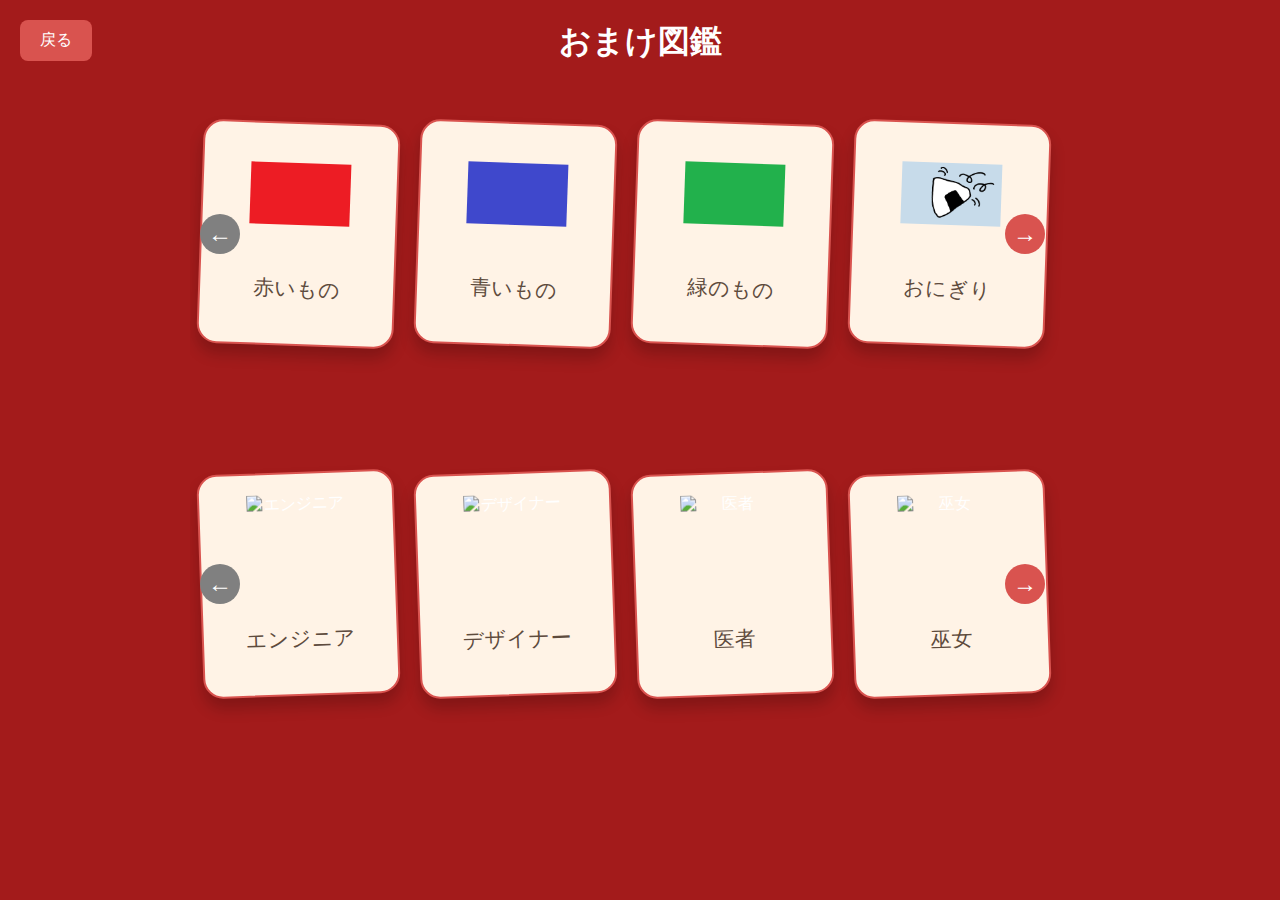
==== omake.html @ dc6946bd "Add files via upload" ====
<!DOCTYPE html>
<html lang="ja">

<head>
    <meta charset="UTF-8">
    <meta name="viewport" content="width=device-width, initial-scale=1.0">
    <title>おまけ図鑑</title>
    <link rel="stylesheet" href="omake.css">
</head>

<body>
    <h1>おまけ図鑑</h1>

    
   
    <!-- アイテム用のスライド -->
    <div class="gallery-container">
        <button class="arrow-button left-arrow" onclick="scrollLeftItems()">←</button>
        <div class="gallery" id="item-gallery"></div>
        <button class="arrow-button right-arrow" onclick="scrollRightItems()">→</button>
    </div>

    <!-- 職業用のスライド -->
    <div class="gallery-container job-gallery-container">
        <button class="arrow-button left-arrow job-left-arrow" onclick="scrollLeftJobs()">←</button>
        <div class="gallery job-gallery" id="job-gallery"></div>
        <button class="arrow-button right-arrow job-right-arrow" onclick="scrollRightJobs()">→</button>
    </div>

    <!-- モーダル -->
    <div id="imageModal" class="modal">
        <span class="close" onclick="closeModal()">&times;</span>
        <img class="modal-content" id="modalImage">
        <div id="modalCaption"></div>
    </div>
    <div class="btn2-container">
        <button class="btn2" onclick="goBack()">戻る</button>
    </div>

    <script src="omake.js"></script>
</body>

</html>
---- omake.css ----
body {
    margin: 0;
    padding: 0;
    font-family: Arial, sans-serif;
    background-color: rgb(163, 27, 27); /* 和風の温かみのある背景色 */
    color: white;
    display: flex;
    flex-direction: column;
    align-items: center;
    height: 100vh;
    font-family: "MS Mincho", serif;
}

h1 {
    margin: 20px 0;
    font-size: 2rem;
    font-family: "MS Mincho";
}

.gallery-container {
    display: flex;
    align-items: center;
    justify-content: center;
    width: 90%;
    max-width: 900px;
    height: 300px;
    position: relative;
    overflow: hidden;
}

.gallery {
    display: flex;
    transition: transform 0.3s ease-in-out;
    width: 100%;
}

.job-gallery-container {
    margin-top: 50px;
    display: flex;
    align-items: center;
    justify-content: center;
    width: 90%;
    max-width: 900px;
    height: 300px;
    position: relative;
    overflow: hidden;
}

.job-gallery {
    display: flex;
    transition: transform 0.3s ease-in-out;
    width: 100%;
}

.item {
    flex: 0 0 calc(85% / 5); 
    display: flex;
    flex-direction: column;
    align-items: center;
    justify-content: center;
    text-align: center;
    background-color: #fff3e6; /* 温かみのある背景色 */
    border-radius: 20px;
    padding: 20px;
    margin: 0 10px;
    box-shadow: 0 10px 15px rgba(0, 0, 0, 0.2);
    border: 2px solid #d9534f; /* 赤い枠線 */
    transform: rotate(2deg); /* 職業用のアイテムは逆方向に傾ける */
}

.job-item {
    flex: 0 0 calc(85% / 5); 
    display: flex;
    flex-direction: column;
    align-items: center;
    justify-content: center;
    text-align: center;
    background-color: #fff3e6;
    border-radius: 20px;
    padding: 20px;
    margin: 0 10px;
    box-shadow: 0 10px 15px rgba(0, 0, 0, 0.2);
    border: 2px solid #d9534f;
    transform: rotate(-2deg); /* 職業は逆方向に傾ける */
}

.item img {
    width: 100px;
    height: 100px;
    object-fit: contain;
    margin-bottom: 10px;
}

.job-item img {
    width: 100px;
    height: 100px;
    object-fit: contain;
    margin-bottom: 10px;
}

.item p {
    font-size: 1.3rem;
    color: #5e4b3d;
    font-family: "MS Mincho", serif;
}

.job-item p {
    font-size: 1.3rem;
    color: #5e4b3d;
    font-family: "MS Mincho", serif;
}

/* 左右の矢印ボタンのスタイル */
.arrow-button {
    position: absolute;
    top: 50%;
    transform: translateY(-50%);
    background-color: #d9534f;
    color: white;
    border: none;
    border-radius: 50%;
    width: 40px;
    height: 40px;
    font-size: 1.5rem;
    cursor: pointer;
    display: flex;
    align-items: center;
    justify-content: center;
    z-index: 1; /* 矢印ボタンを前面に表示 */
}

.left-arrow {
    left: 10px; /* 位置を少し右に修正 */
}

.right-arrow {
    right: 45px; /* 位置を少し左に修正 */
}

.job-left-arrow {
    left: 10px; /* 位置を少し右に修正 */
}

.job-right-arrow {
    right: 45px; /* 位置を少し左に修正 */
}
.arrow-button:disabled {
    background-color: grey;
    cursor: not-allowed;
}
/* モーダルのスタイル */
.modal {
    display: none;
    position: fixed;
    z-index: 1;
    left: 0;
    top: 0;
    width: 100%;
    height: 100%;
    overflow: auto;
    background-color: rgba(0, 0, 0, 0.8);
    justify-content: center;
    align-items: center;
}

.modal-content {
    margin: auto;
    display: block;
    width: 80%;
    max-width: 700px;
}

#modalCaption {
    text-align: center;
    color: white;
    font-size: 1.2rem;
    padding-top: 10px;
}

.close {
    color: white;
    font-size: 3rem;
    font-weight: bold;
    position: absolute;
    top: 10px;
    right: 25px;
    cursor: pointer;
}

.close:hover,
.close:focus {
    color: #f1f1f1;
    text-decoration: none;
    cursor: pointer;
}

/* 戻るボタンのスタイル */
.btn2 {
    padding: 10px 20px;
    position: absolute;
    top: 20px;
    left: 20px;
    background-color: #d9534f;
    color: white;
    border: none;
    border-radius: 8px;
    cursor: pointer;
    font-size: 1rem;
    font-family: "MS Mincho", serif;
}
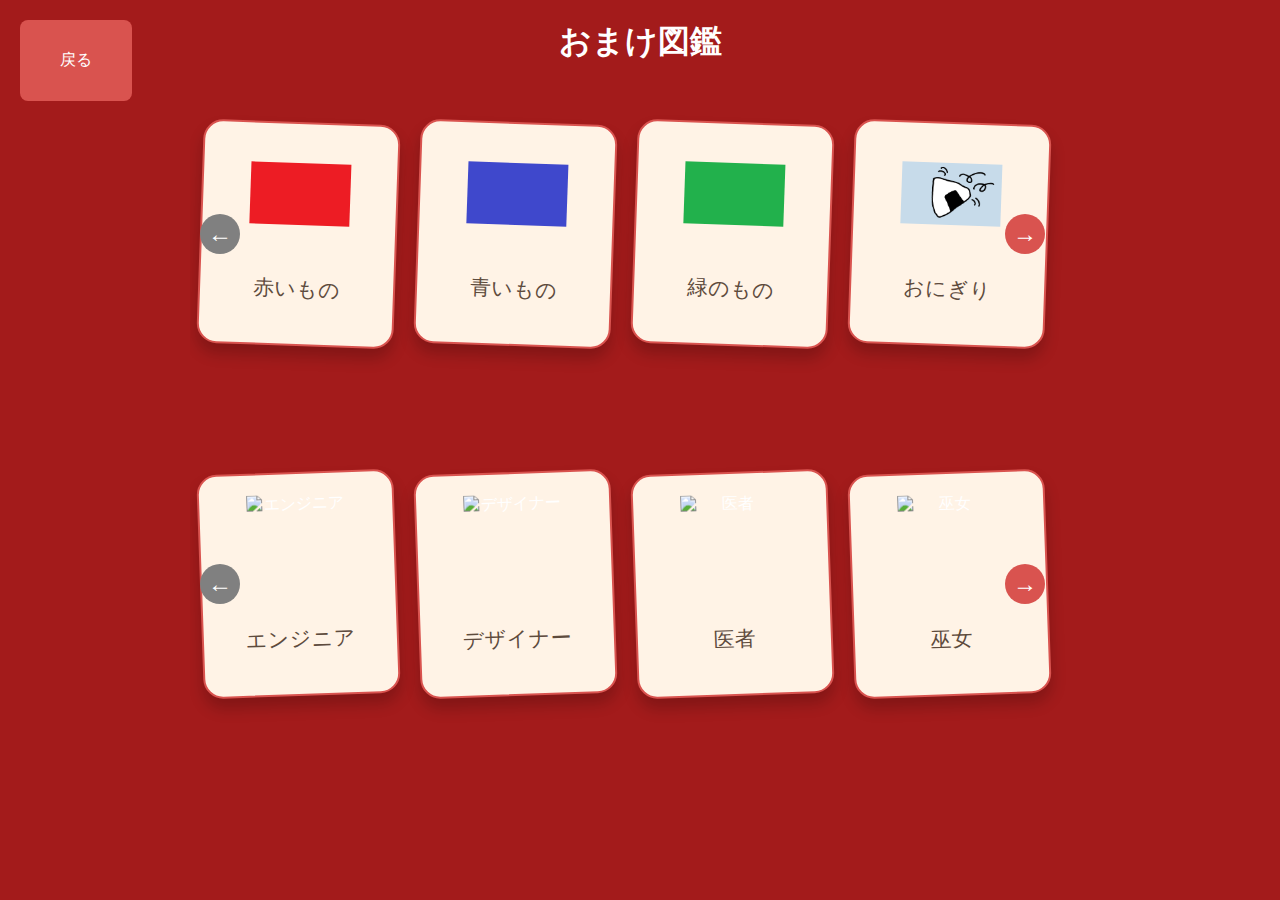
==== commit 16842f94: "Update omake.html" ====
--- a/omake.html
+++ b/omake.html
@@ -11,8 +11,9 @@
 <body>
     <h1>おまけ図鑑</h1>
 
-    
-   
+ 
+
+
     <!-- アイテム用のスライド -->
     <div class="gallery-container">
         <button class="arrow-button left-arrow" onclick="scrollLeftItems()">←</button>
--- a/omake.css
+++ b/omake.css
@@ -9,6 +9,8 @@
     align-items: center;
     height: 100vh;
     font-family: "MS Mincho", serif;
+    overflow-x: hidden; /* 横スクロールを防止 */
+    width: 100vw; /* ビュー幅を100%に */
 }
 
 h1 {
@@ -16,6 +18,8 @@
     font-size: 2rem;
     font-family: "MS Mincho";
 }
+
+
 
 .gallery-container {
     display: flex;
@@ -196,7 +200,7 @@
 
 /* 戻るボタンのスタイル */
 .btn2 {
-    padding: 10px 20px;
+    padding: 30px 40px;
     position: absolute;
     top: 20px;
     left: 20px;
@@ -209,3 +213,7 @@
     font-family: "MS Mincho", serif;
 }
 
+@media(max-width:767px){
+    
+}
+
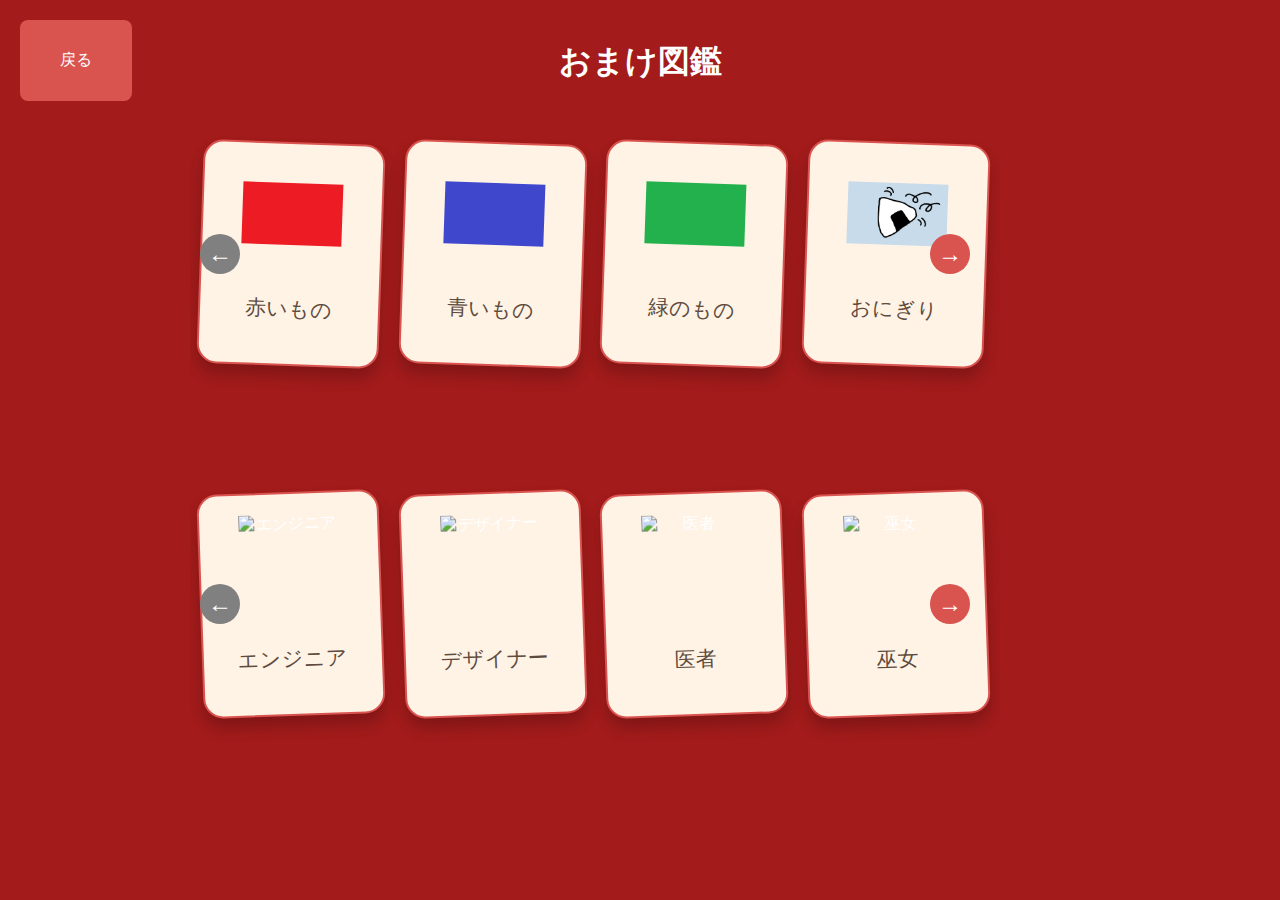
==== commit e19e655f: "Update omake.html" ====
--- a/omake.html
+++ b/omake.html
@@ -9,34 +9,37 @@
 </head>
 
 <body>
-    <h1>おまけ図鑑</h1>
+    <main>
+        <h1>おまけ図鑑</h1>
 
  
 
 
-    <!-- アイテム用のスライド -->
-    <div class="gallery-container">
-        <button class="arrow-button left-arrow" onclick="scrollLeftItems()">←</button>
-        <div class="gallery" id="item-gallery"></div>
-        <button class="arrow-button right-arrow" onclick="scrollRightItems()">→</button>
-    </div>
+        <!-- アイテム用のスライド -->
+        <div class="gallery-container">
+            <button class="arrow-button left-arrow" onclick="scrollLeftItems()">←</button>
+            <div class="gallery" id="item-gallery"></div>
+            <button class="arrow-button right-arrow" onclick="scrollRightItems()">→</button>
+        </div>
+    
+        <!-- 職業用のスライド -->
+        <div class="gallery-container job-gallery-container">
+            <button class="arrow-button left-arrow job-left-arrow" onclick="scrollLeftJobs()">←</button>
+            <div class="gallery job-gallery" id="job-gallery"></div>
+            <button class="arrow-button right-arrow job-right-arrow" onclick="scrollRightJobs()">→</button>
+        </div>
+    
+        <!-- モーダル -->
+        <div id="imageModal" class="modal">
+            <span class="close" onclick="closeModal()">&times;</span>
+            <img class="modal-content" id="modalImage">
+            <div id="modalCaption"></div>
+        </div>
+        <div class="btn2-container">
+            <button class="btn2" onclick="goBack()">戻る</button>
+        </div>
+    </main>
 
-    <!-- 職業用のスライド -->
-    <div class="gallery-container job-gallery-container">
-        <button class="arrow-button left-arrow job-left-arrow" onclick="scrollLeftJobs()">←</button>
-        <div class="gallery job-gallery" id="job-gallery"></div>
-        <button class="arrow-button right-arrow job-right-arrow" onclick="scrollRightJobs()">→</button>
-    </div>
-
-    <!-- モーダル -->
-    <div id="imageModal" class="modal">
-        <span class="close" onclick="closeModal()">&times;</span>
-        <img class="modal-content" id="modalImage">
-        <div id="modalCaption"></div>
-    </div>
-    <div class="btn2-container">
-        <button class="btn2" onclick="goBack()">戻る</button>
-    </div>
 
     <script src="omake.js"></script>
 </body>
--- a/omake.css
+++ b/omake.css
@@ -12,7 +12,14 @@
     overflow-x: hidden; /* 横スクロールを防止 */
     width: 100vw; /* ビュー幅を100%に */
 }
-
+main{
+    width: 900px;
+    padding: 20px;
+    margin: 0 auto;
+    margin-top: 0;
+    float: none;
+    text-align: center;
+}
 h1 {
     margin: 20px 0;
     font-size: 2rem;
@@ -138,7 +145,7 @@
 }
 
 .right-arrow {
-    right: 45px; /* 位置を少し左に修正 */
+    right: 30px; /* 位置を少し左に修正 */
 }
 
 .job-left-arrow {
@@ -146,7 +153,7 @@
 }
 
 .job-right-arrow {
-    right: 45px; /* 位置を少し左に修正 */
+    right: 30px; /* 位置を少し左に修正 */
 }
 .arrow-button:disabled {
     background-color: grey;
@@ -214,6 +221,12 @@
 }
 
 @media(max-width:767px){
-    
-}
-
+    main{
+        width: 100%;
+        padding: 20px;
+        margin: 0 auto;
+        margin-top: 0;
+        float: none;
+        text-align: center;
+    }
+}
